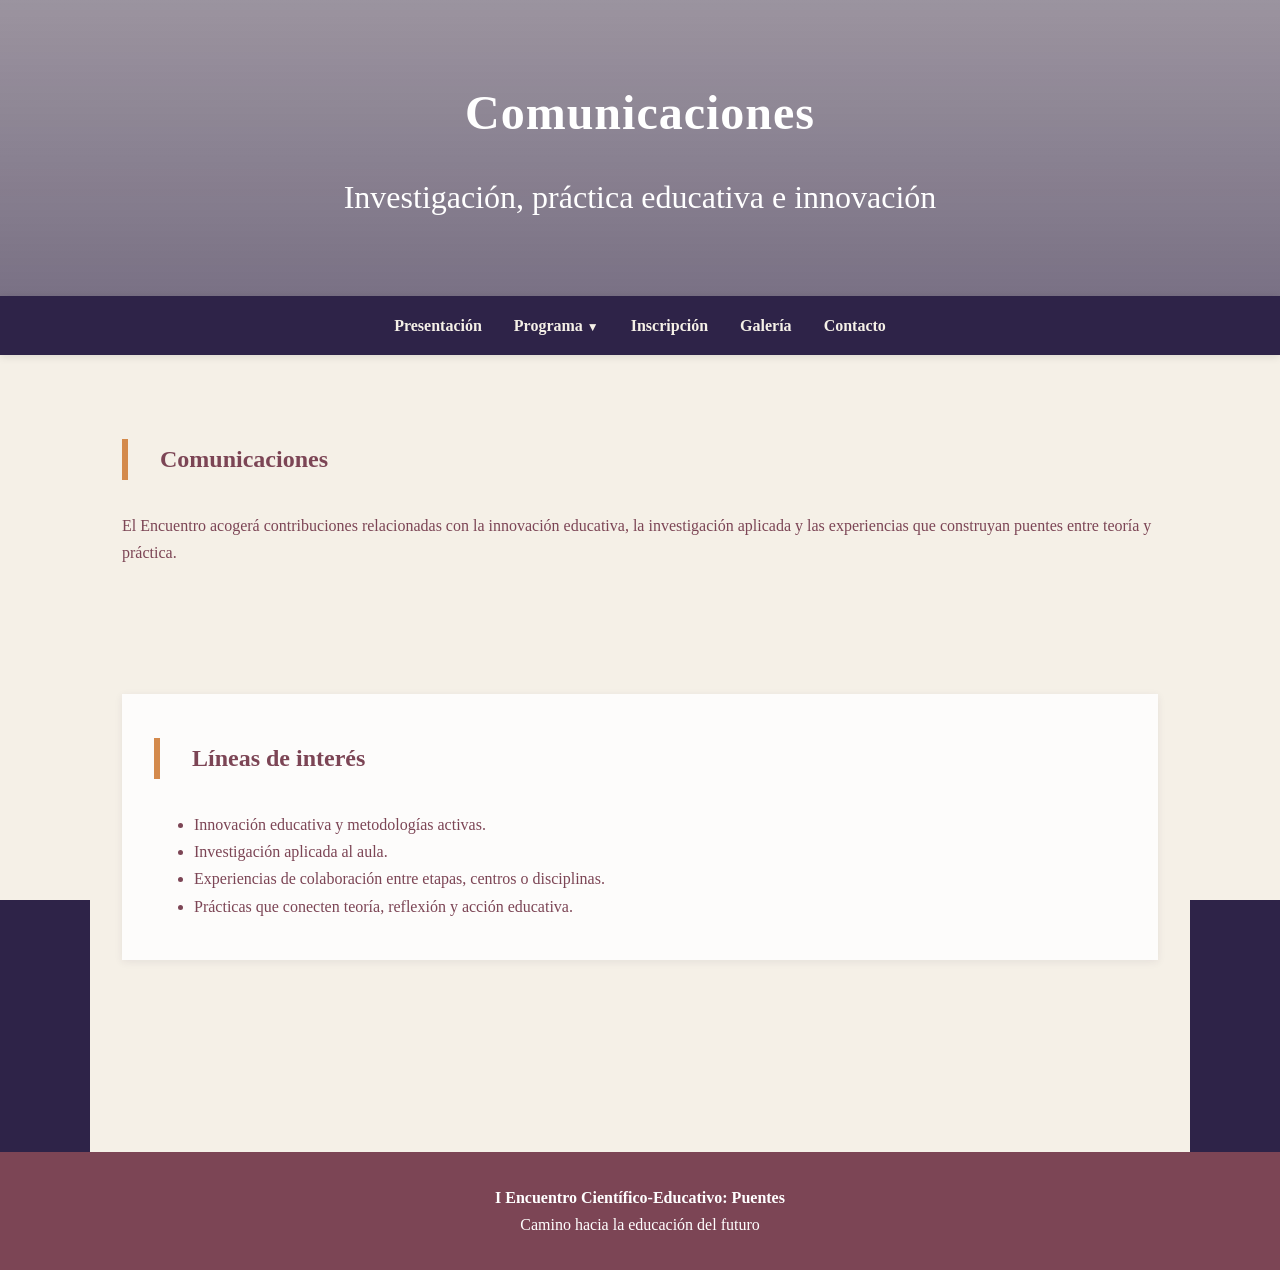
==== comunicaciones.html @ 7622f54b "Add files via upload" ====
<!DOCTYPE html>
<html lang="es">
<head>
<meta charset="UTF-8">
<meta name="viewport" content="width=device-width, initial-scale=1.0">
<meta name="theme-color" content="#2E2348">
<title>Comunicaciones | I Encuentro Científico-Educativo: Puentes</title>
<link rel="stylesheet" href="styles.css">
</head>

<body>

<header class="hero hero-interior">
    <h1>Comunicaciones</h1>

    <div class="subtitulo">
        Investigación, práctica educativa e innovación
    </div>
</header>

<nav>
    <ul>
        <li><a href="index.html">Presentación</a></li>
        <li class="nav-desplegable">
            <button type="button" class="nav-trigger" aria-haspopup="true">Programa <span aria-hidden="true">▼</span></button>
            <ul class="submenu">
                <li><a href="programa.html">Puentes 2026/2027</a></li>
            </ul>
        </li>
        <li><a href="inscripcion.html">Inscripción</a></li>
        <li><a href="galeria.html">Galería</a></li>
        <li><a href="contacto.html">Contacto</a></li>
    </ul>
</nav>

<main>
    <section>
        <h2>Comunicaciones</h2>

        <p>
            El Encuentro acogerá contribuciones relacionadas con la innovación
            educativa, la investigación aplicada y las experiencias que construyan
            puentes entre teoría y práctica.
        </p>
    </section>

    <section class="lista-elegante">
        <h2>Líneas de interés</h2>

        <ul>
            <li>Innovación educativa y metodologías activas.</li>
            <li>Investigación aplicada al aula.</li>
            <li>Experiencias de colaboración entre etapas, centros o disciplinas.</li>
            <li>Prácticas que conecten teoría, reflexión y acción educativa.</li>
        </ul>
    </section>
</main>

<footer>
    <strong>I Encuentro Científico-Educativo: Puentes</strong><br>
    Camino hacia la educación del futuro
</footer>

</body>
</html>
---- styles.css ----
:root{
    --ciruela:#2E2348;
    --ocre:#D48A4C;
    --marfil:#F5F0E7;
    --vino:#7C4555;
    --blanco:#FDFCFB;
}

*{
    box-sizing:border-box;
}

/* 
   Safari utiliza el color del body para teñir la interfaz del navegador.
   El body debe permanecer en color ciruela.
   La capa body:before restaura visualmente el fondo marfil.
   ⚠️ No modificar sin comprobar el comportamiento en Safari.
*/

body{
    margin:0;
    font-family:"Segoe UI", Georgia, serif;
    color:var(--vino);
    background:var(--ciruela);
    line-height:1.7;
}

body:before{
    content:"";
    position:fixed;
    inset:0;
    background:var(--marfil);
    z-index:-1;
}

.hero{
    background:
        linear-gradient(rgba(46,35,72,0.45), rgba(46,35,72,0.62)),
        url("Portada-Original-Puentes.jpg");
    background-size:cover;
    background-position:center;
    color:white;
    text-align:center;
    padding:7rem 2rem;
}

.hero h1{
    margin:0;
    font-size:3.8rem;
    letter-spacing:1px;
}

.hero .subtitulo{
    font-size:2rem;
    margin-top:1rem;
    font-weight:300;
}

.hero .eslogan{
    margin-top:1rem;
    font-style:italic;
    font-size:1.3rem;
}

.hero-interior{
    padding:4.5rem 2rem;
}

.hero-interior h1{
    font-size:3rem;
}

nav{
    background:var(--ciruela);
    position:sticky;
    top:0;
    box-shadow:0 2px 8px rgba(0,0,0,.1);
    z-index:100;
}

nav ul{
    list-style:none;
    display:flex;
    justify-content:center;
    flex-wrap:wrap;
    margin:0;
    padding:1rem;
}

nav a{
    text-decoration:none;
    color:var(--marfil);
    font-weight:600;
    margin:0 1rem;
}

nav a:hover,
nav a.activo,
.nav-trigger:hover,
.nav-trigger.activo{
    color:var(--ocre);
}

.nav-desplegable{
    position:relative;
}

.nav-trigger{
    margin:0 1rem;
    padding:0;
    border:0;
    background:transparent;
    color:var(--marfil);
    font:inherit;
    font-weight:600;
    cursor:pointer;
}

.nav-trigger span{
    font-size:.75rem;
}

.submenu{
    position:absolute;
    left:50%;
    top:100%;
    min-width:190px;
    display:block;
    margin:0;
    padding:.65rem 0;
    list-style:none;
    background:var(--ciruela);
    border-top:2px solid var(--ocre);
    box-shadow:0 10px 22px rgba(46,35,72,.22);
    opacity:0;
    visibility:hidden;
    transform:translate(-50%, .4rem);
    transition:opacity .2s ease, transform .2s ease, visibility .2s ease;
}

.submenu li{
    display:block;
}

.submenu a{
    display:block;
    margin:0;
    padding:.65rem 1rem;
    white-space:nowrap;
}

.nav-desplegable:hover .submenu,
.nav-desplegable:focus-within .submenu{
    opacity:1;
    visibility:visible;
    transform:translate(-50%, 0);
}

main{
    max-width:1100px;
    margin-bottom:6rem;
    margin:auto;
    padding:4rem 2rem;
    background:var(--marfil);
}

section{
    margin-bottom:8rem;
}

h2{
    color:var(--vino);
    border-left:6px solid var(--ocre);
    padding-left:2rem;
    margin-bottom:2rem;
}

.destacado{
    background:var(--blanco);
    padding:2rem;
    border-left:5px solid var(--ocre);
    box-shadow:0 2px 8px rgba(46,35,72,.08);
}

.programa-item{
    background:var(--blanco);
    margin:1rem 0;
    padding:1rem 1.5rem;
    border-left:5px solid var(--vino);
    box-shadow:0 2px 6px rgba(46,35,72,.08);
}

.cta{
    text-align:center;
}

.boton{
    display:inline-block;
    background:var(--vino);
    color:white;
    text-decoration:none;
    padding:1rem 2rem;
    border-radius:50px;
    margin-top:1rem;
}

.boton:hover{
    background:var(--ciruela);
}

.lista-elegante{
    background:var(--blanco);
    padding:1.5rem 2rem;
    box-shadow:0 2px 8px rgba(46,35,72,.08);
}

.selector-programa{
    margin-bottom:8rem;
}

.ediciones{
    display:flex;
    flex-wrap:wrap;
    gap:1rem;
}

.edicion-boton{
    display:inline-flex;
    align-items:center;
    min-height:54px;
    padding:.85rem 1.35rem;
    background:var(--blanco);
    color:var(--ciruela);
    border:1px solid rgba(124,69,85,.18);
    border-left:5px solid var(--ocre);
    border-radius:8px;
    box-shadow:0 2px 8px rgba(46,35,72,.08);
    font-weight:700;
    text-decoration:none;
    transition:transform .2s ease, box-shadow .2s ease, border-color .2s ease;
}

.edicion-boton:hover,
.edicion-boton.activo{
    border-color:rgba(212,138,76,.65);
    box-shadow:0 6px 16px rgba(46,35,72,.12);
    transform:translateY(-2px);
}

.cabecera-edicion h2{
    margin-top:.35rem;
}

.programa-acordeon{
    display:grid;
    gap:1rem;
}

.programa-detalle{
    background:var(--blanco);
    border:1px solid rgba(124,69,85,.16);
    border-left:5px solid var(--vino);
    border-radius:8px;
    box-shadow:0 2px 8px rgba(46,35,72,.08);
    overflow:hidden;
    transition:box-shadow .2s ease, border-color .2s ease;
}

.programa-detalle:hover,
.programa-detalle[open]{
    border-left-color:var(--ocre);
    box-shadow:0 6px 16px rgba(46,35,72,.12);
}

.programa-detalle summary{
    display:grid;
    grid-template-columns:150px 1fr auto;
    gap:1rem;
    align-items:center;
    padding:1.15rem 1.5rem;
    color:var(--ciruela);
    cursor:pointer;
    list-style:none;
}

.programa-detalle summary::-webkit-details-marker{
    display:none;
}

.programa-detalle summary:after{
    content:"+";
    justify-self:end;
    color:var(--ocre);
    font-size:1.6rem;
    font-weight:300;
    line-height:1;
}

.programa-detalle[open] summary:after{
    content:"-";
}

.hora{
    color:var(--vino);
    font-weight:800;
    white-space:nowrap;
}

.actividad{
    padding-right:2rem;
    font-weight:700;
}

.contenido-programa{
    padding:0 1.5rem 1.5rem;
    border-top:1px solid rgba(124,69,85,.12);
}

.contenido-programa p{
    margin-bottom:0;
}

.comunicantes{
    display:grid;
    gap:1rem;
    padding-top:1rem;
}

.comunicantes article{
    padding:1rem;
    background:var(--marfil);
    border-radius:8px;
}

.comunicantes h3{
    margin:0 0 .35rem;
    color:var(--ciruela);
    font-size:1.05rem;
}

.comunicantes p{
    margin:0;
}

.comunicantes a{
    color:var(--vino);
    text-decoration:none;
}

.comunicantes a:hover{
    color:var(--ciruela);
    text-decoration:underline;
}

.rejilla-comites{
    display:grid;
    grid-template-columns:repeat(2, 1fr);
    gap:1.5rem;
}

.tarjeta-comite{
    background:var(--blanco);
    border:1px solid rgba(124,69,85,.14);
    border-top:5px solid var(--ocre);
    border-radius:8px;
    padding:1.5rem;
    box-shadow:0 2px 8px rgba(46,35,72,.08);
}

.tarjeta-comite h3{
    margin-top:0;
    color:var(--ciruela);
}

.tarjeta-comite p{
    margin-bottom:0;
}

.lista-personas{
    margin:0;
    padding-left:1.2rem;
}

.lista-personas li{
    margin:.35rem 0;
}

.nota-discreta{
    margin:1.25rem 0 0;
    color:rgba(124,69,85,.82);
    font-size:.95rem;
    font-style:italic;
}

.tarjeta-contacto,
.tarjeta-entidad{
    background:var(--blanco);
    border:1px solid rgba(124,69,85,.14);
    border-radius:8px;
    box-shadow:0 2px 8px rgba(46,35,72,.08);
}

.tarjeta-contacto{
    padding:1.75rem;
    border-left:5px solid var(--vino);
}

.tarjeta-contacto-destacada{
    border-left-color:var(--ocre);
}

.tarjeta-contacto h3{
    margin:0 0 .5rem;
    color:var(--ciruela);
    font-size:1.25rem;
}

.tarjeta-contacto p{
    margin:0;
}

.tarjeta-contacto a{
    color:var(--vino);
    font-weight:700;
    text-decoration:none;
}

.tarjeta-contacto a:hover{
    color:var(--ciruela);
    text-decoration:underline;
}

.rejilla-entidades{
    display:grid;
    grid-template-columns:repeat(2, 1fr);
    gap:1rem;
}

.tarjeta-entidad{
    min-height:120px;
    padding:1.35rem 1.5rem;
    border-top:5px solid var(--ocre);
    transition:transform .2s ease, box-shadow .2s ease;
}

.tarjeta-entidad:hover{
    box-shadow:0 6px 16px rgba(46,35,72,.12);
    transform:translateY(-2px);
}

.tarjeta-entidad p{
    margin:0;
    color:var(--ciruela);
    font-weight:700;
    line-height:1.55;
}

.tarjeta-entidad img{
    display:block;
    max-width:180px;
    max-height:72px;
    width:auto;
    height:auto;
    margin-bottom:1rem;
    object-fit:contain;
}

.texto-presentacion,
.inicio-bienvenida p{
    max-width:80ch;
    margin:0 auto;
    font-size:1.15rem;
    line-height:1.8;
    text-align:justify;
    hyphens:auto;
}

.texto-presentacion + .texto-presentacion{
    margin-top:1rem;
}

.cronologia-inscripcion{
    display:grid;
    grid-template-columns:repeat(4, 1fr);
    gap:1rem;
    margin-top:2rem;
}

.cronologia-inscripcion article{
    min-height:190px;
    padding:1.4rem;
    background:var(--blanco);
    border:1px solid rgba(124,69,85,.14);
    border-top:5px solid var(--ocre);
    border-radius:8px;
    box-shadow:0 2px 8px rgba(46,35,72,.08);
    transition:transform .2s ease, box-shadow .2s ease;
}

.cronologia-inscripcion article:hover{
    box-shadow:0 6px 16px rgba(46,35,72,.12);
    transform:translateY(-2px);
}

.cronologia-inscripcion span{
    color:var(--ocre);
    font-weight:800;
}

.cronologia-inscripcion h3,
.tarjeta-inscripcion h2{
    color:var(--ciruela);
}

.cronologia-inscripcion h3{
    margin:.75rem 0 .5rem;
    font-size:1.05rem;
    line-height:1.35;
}

.cronologia-inscripcion p{
    margin:0;
}

.modalidades-inscripcion{
    display:grid;
    grid-template-columns:1.15fr .85fr;
    gap:1.5rem;
}

.tarjeta-inscripcion{
    display:flex;
    min-height:100%;
    flex-direction:column;
    justify-content:space-between;
    gap:1.5rem;
    padding:2rem;
    background:var(--blanco);
    border:1px solid rgba(124,69,85,.14);
    border-left:5px solid var(--vino);
    border-radius:8px;
    box-shadow:0 2px 8px rgba(46,35,72,.08);
}

.tarjeta-inscripcion-destacada{
    border-left-color:var(--ocre);
}

.tarjeta-inscripcion h2{
    margin-top:.35rem;
}

.tarjeta-inscripcion p,
.tarjeta-inscripcion li{
    text-align:justify;
}

.tarjeta-inscripcion ul{
    margin:1rem 0 0;
    padding-left:1.3rem;
}

.tarjeta-inscripcion .boton{
    align-self:flex-start;
}

.recursos-documentacion{
    display:grid;
    grid-template-columns:repeat(2, 1fr);
    gap:1rem;
    margin-top:2rem;
}

.recursos-documentacion a{
    display:block;
    padding:1.35rem 1.5rem;
    background:var(--blanco);
    color:var(--ciruela);
    border:1px solid rgba(124,69,85,.14);
    border-left:5px solid var(--ocre);
    border-radius:8px;
    box-shadow:0 2px 8px rgba(46,35,72,.08);
    font-weight:700;
    text-decoration:none;
    transition:transform .2s ease, box-shadow .2s ease, color .2s ease;
}

.recursos-documentacion a:hover{
    color:var(--vino);
    box-shadow:0 6px 16px rgba(46,35,72,.12);
    transform:translateY(-2px);
}

.recursos-documentacion span{
    display:block;
    color:var(--ocre);
    font-size:.85rem;
    letter-spacing:.08em;
    text-transform:uppercase;
}

.faq-lista{
    display:grid;
    gap:1rem;
    margin-top:2rem;
}

.faq-item{
    background:var(--blanco);
    border:1px solid rgba(124,69,85,.14);
    border-left:5px solid var(--vino);
    border-radius:8px;
    box-shadow:0 2px 8px rgba(46,35,72,.08);
    overflow:hidden;
    transition:border-color .2s ease, box-shadow .2s ease, transform .2s ease;
}

.faq-item:hover,
.faq-item[open]{
    border-left-color:var(--ocre);
    box-shadow:0 6px 16px rgba(46,35,72,.12);
    transform:translateY(-2px);
}

.faq-item summary{
    display:grid;
    grid-template-columns:1fr auto;
    gap:1rem;
    align-items:center;
    padding:1.25rem 1.5rem;
    color:var(--ciruela);
    cursor:pointer;
    font-weight:800;
    line-height:1.35;
    list-style:none;
}

.faq-item summary::-webkit-details-marker{
    display:none;
}

.faq-item summary:after{
    content:"+";
    justify-self:end;
    color:var(--ocre);
    font-size:1.6rem;
    font-weight:300;
    line-height:1;
}

.faq-item[open] summary:after{
    content:"-";
}

.faq-respuesta{
    padding:0 1.5rem 1.5rem;
    border-top:1px solid rgba(124,69,85,.12);
}

.faq-respuesta p{
    margin:1rem 0 0;
    text-align:justify;
    hyphens:auto;
}

.texto-intro{
    max-width:900px;
    font-size:1.15rem;
}

.encuentro-resumen{
    display:grid;
    grid-template-columns:1.1fr .9fr;
    gap:2rem;
    align-items:stretch;
}

.encuentro-resumen h2,
.participa h2{
    margin-top:.35rem;
}

.etiqueta-seccion{
    display:inline-block;
    color:var(--ocre);
    font-size:.85rem;
    font-weight:700;
    letter-spacing:.08em;
    text-transform:uppercase;

}

.contador{
    display:grid;
    grid-template-columns:repeat(4, 1fr);
    gap:.75rem;
    margin-top:1.5rem;
}

.contador div{
    min-height:112px;
    display:flex;
    flex-direction:column;
    justify-content:center;
    align-items:center;
    background:var(--marfil);
    border:1px solid rgba(124,69,85,.18);
    border-radius:8px;
    text-align:center;
}

.contador strong{
    color:var(--ciruela);
    font-size:2.15rem;
    line-height:1.1;
}

.contador span{
    color:var(--vino);
    font-size:.9rem;
    font-weight:600;
}

.datos-encuentro{
    display:flex;
    flex-direction:column;
}

.dato{
    margin-top:1rem;
    padding:1rem 0 0;
    border-top:1px solid rgba(124,69,85,.18);
}

.dato strong{
    display:block;
    color:var(--ciruela);
}

.rejilla-tarjetas,
.rejilla-conceptos{
    display:flex;
    gap:1rem;
    align-items:center;
    justify-content:center;
    text-align:center;
}

.rejilla-tarjetas{
    grid-template-columns:repeat(5, 1fr);
}

.tarjeta-perfil,
.rejilla-conceptos article{
    background:var(--blanco);
    border:1px solid rgba(124,69,85,.14);
    border-radius:8px;
    box-shadow:0 2px 8px rgba(46,35,72,.08);
}

.tarjeta-perfil{
    min-height:150px;
    padding:1.25rem;
}

.tarjeta-perfil span{
    color:var(--ocre);
    font-weight:700;
}

.tarjeta-perfil h3,
.rejilla-conceptos h3{
    color:var(--ciruela);
    line-height:1.35;
}

.tarjeta-perfil h3{
    margin:1.25rem 0 0;
    font-size:1.05rem;
}

.frase-cierre{
    margin-top:4.5rem;
    color:var(--ciruela);
    font-size:1.1rem;
    font-style:italic;
    text-align:center;
}

.participa{
    display:flex;
    justify-content:space-between;
    gap:2rem;
    align-items:center;
}

.participa p{
    margin-bottom:0;
}

.acciones-participa{
    display:flex;
    flex-wrap:wrap;
    gap:1rem;
    justify-content:flex-end;
}

.acciones-participa .boton{
    margin-top:0;
    text-align:center;
}

.boton-secundario{
    background:var(--ocre);
    color:var(--ciruela);
}

.boton-secundario:hover{
    background:var(--ciruela);
    color:white;
}

.rejilla-conceptos{
    grid-template-columns:repeat(4, 1fr);
}

.rejilla-conceptos article{
    min-height:135px;
    padding:1.5rem;
    border-top:5px solid var(--ocre);
}

.rejilla-conceptos h3{
    margin:0;
    font-size:1.05rem;
}

footer{
    background:var(--vino);
    color:white;
    text-align:center;
    padding:2rem;
}

@media (max-width:768px){
    .hero{
        padding:5rem 1.5rem;
    }

    .hero h1,
    .hero-interior h1{
        font-size:2.2rem;
    }

    .hero .subtitulo{
        font-size:1.2rem;
    }

    nav a{
        display:inline-block;
        margin:.35rem .7rem;
    }

    .nav-trigger{
        margin:.35rem .7rem;
    }

    .submenu{
        left:0;
        right:0;
        min-width:220px;
        transform:translateY(.4rem);
    }

    .nav-desplegable:hover .submenu,
    .nav-desplegable:focus-within .submenu{
        transform:translateY(0);
    }

    main{
        padding:3rem 1.5rem;
    }

    h2{
        padding-left:1rem;
    }

    .encuentro-resumen,
    .participa{
        grid-template-columns:1fr;
        display:block;
    }

    .cuenta-atras{
        margin-bottom:2rem;
    }

    .contador{
        grid-template-columns:repeat(2, 1fr);
    }

    .rejilla-tarjetas,
    .rejilla-conceptos{
        grid-template-columns:1fr;
    }

    .tarjeta-perfil{
        min-height:auto;
    }

    .participa{
        text-align:left;
    }

    .acciones-participa{
        justify-content:flex-start;
        margin-top:1.5rem;
    }

    .acciones-participa .boton{
        width:100%;
    }

    .programa-detalle summary{
        grid-template-columns:1fr auto;
        gap:.25rem;
        padding:1rem 1.2rem;
    }

    .programa-detalle summary:after{
        position:absolute;
        right:1.2rem;
    }

    .programa-detalle summary{
        position:relative;
    }

    .actividad{
        padding-right:2rem;
    }

    .contenido-programa{
        padding:0 1.2rem 1.2rem;
    }

    .rejilla-comites{
        grid-template-columns:1fr;
    }

    .rejilla-entidades{
        grid-template-columns:1fr;
    }

    .cronologia-inscripcion,
    .modalidades-inscripcion,
    .recursos-documentacion{
        grid-template-columns:1fr;
    }

    .cronologia-inscripcion article{
        min-height:auto;
    }

    .tarjeta-inscripcion{
        padding:1.5rem;
    }

    .tarjeta-inscripcion .boton{
        width:100%;
        text-align:center;
    }
}
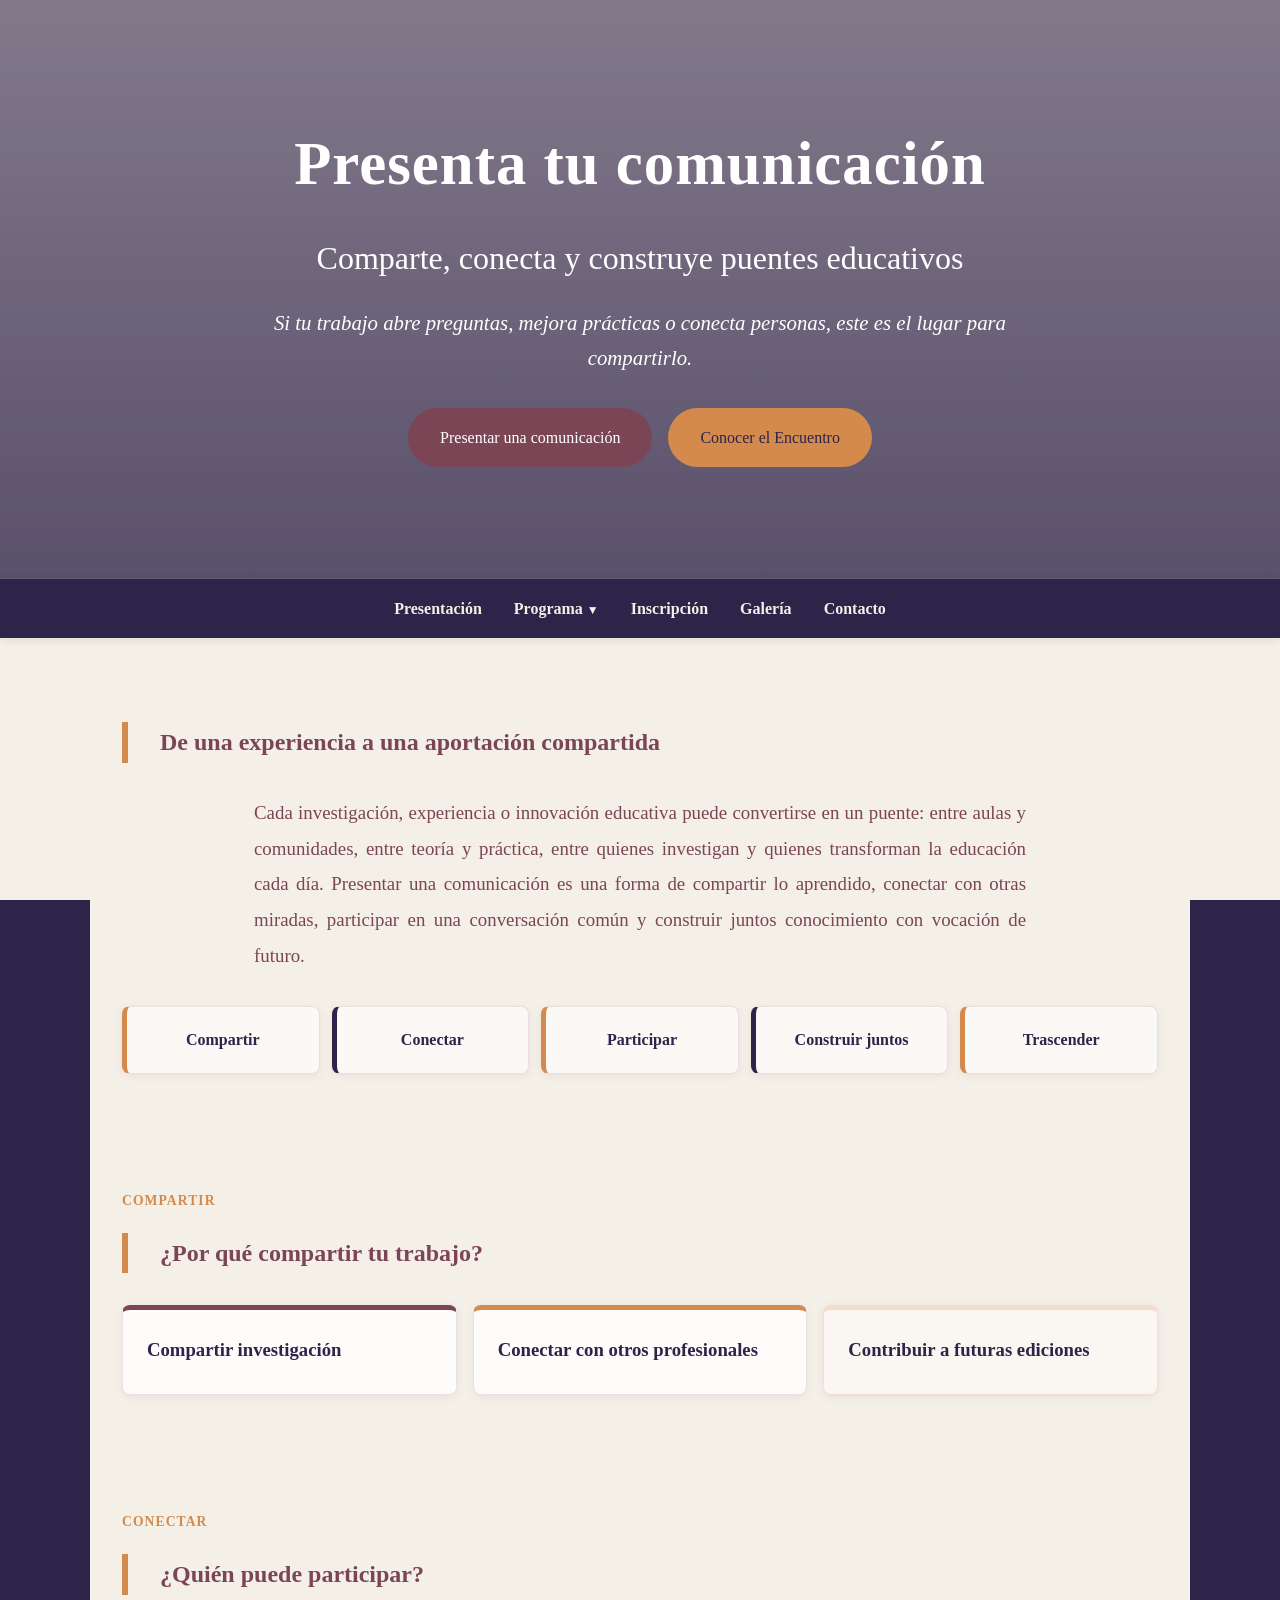
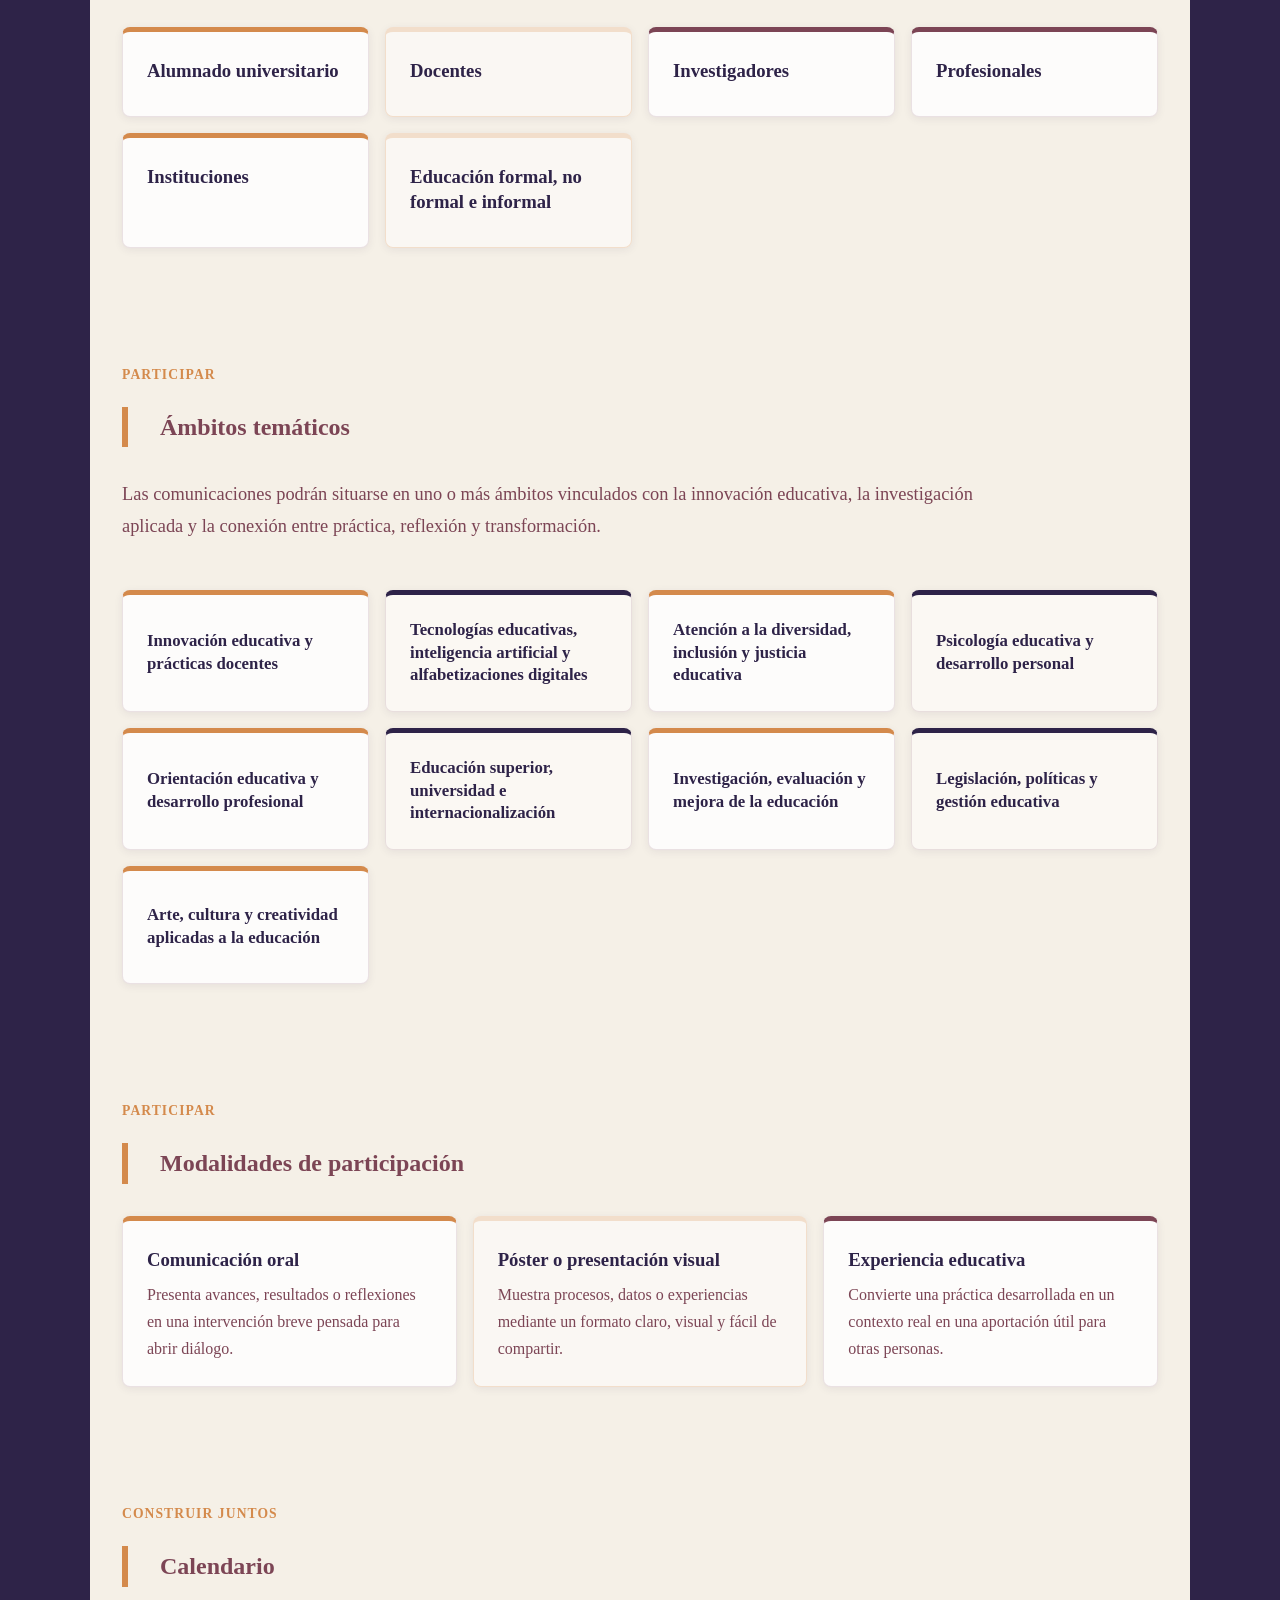
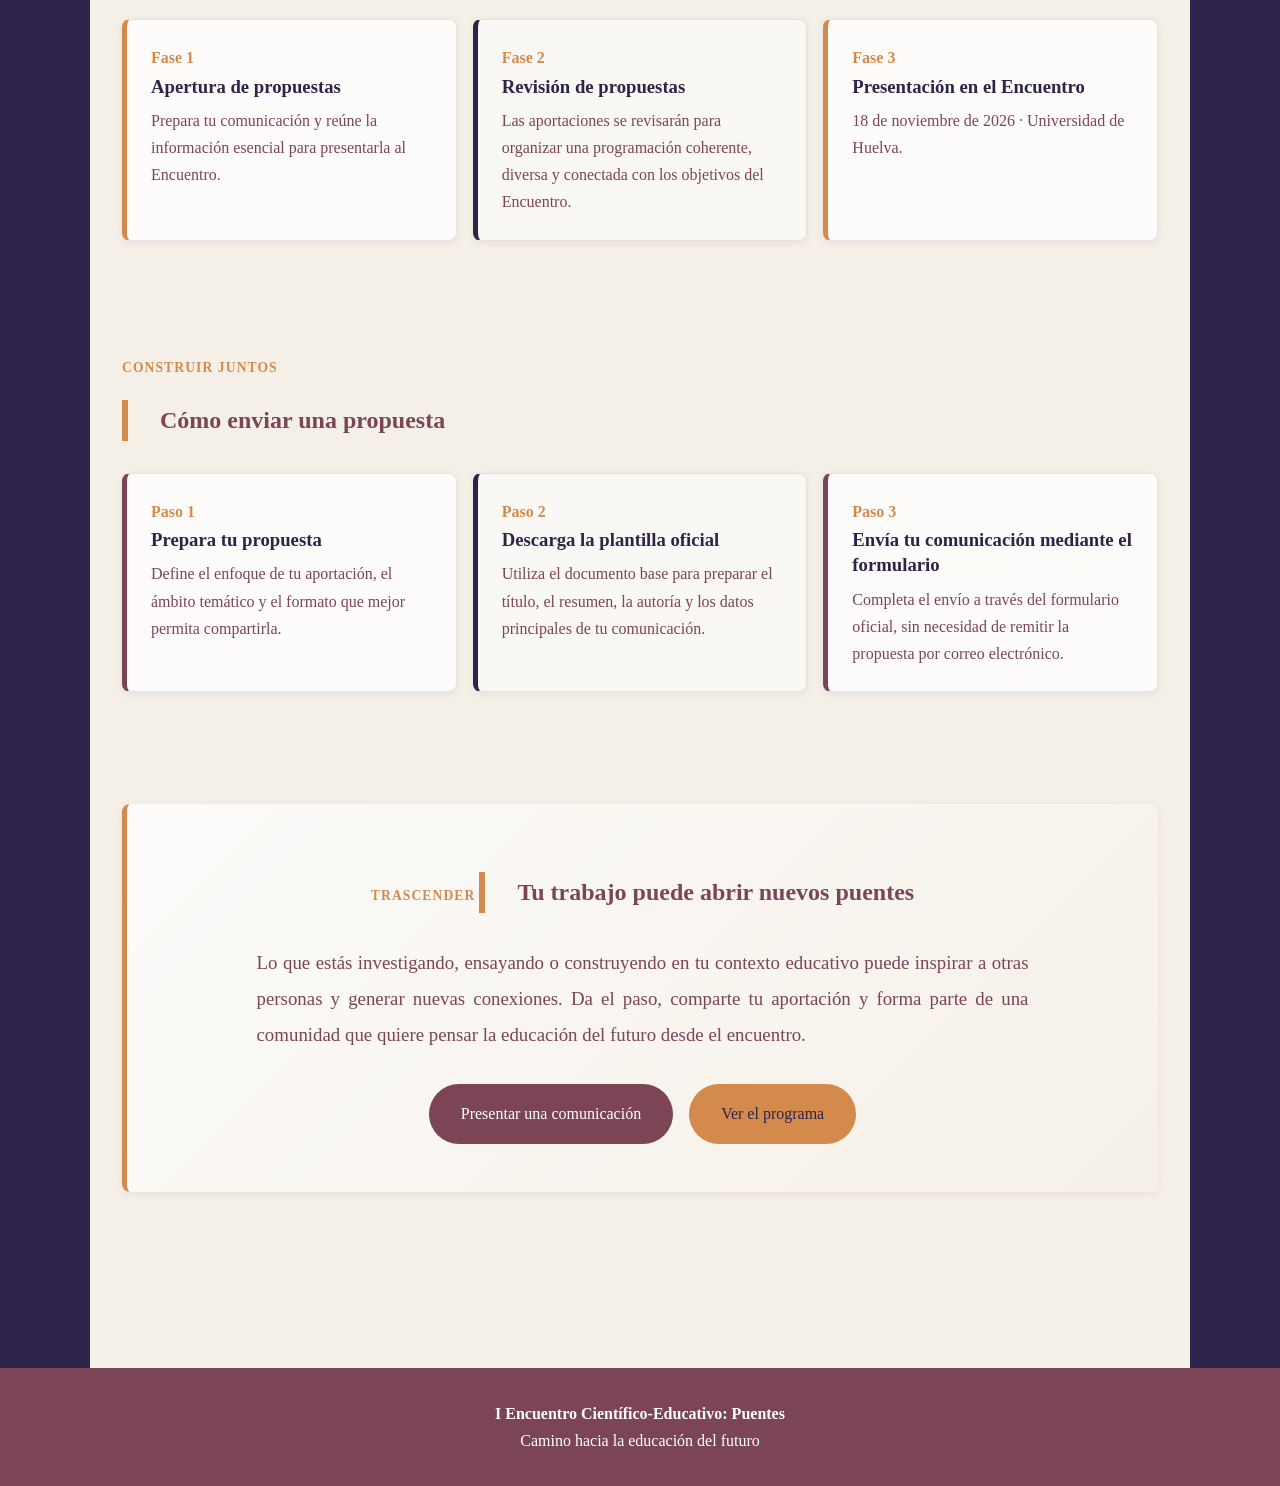
==== commit 1e64b29a: "Actualización completa de la web" ====
--- a/comunicaciones.html
+++ b/comunicaciones.html
@@ -2,23 +2,47 @@
 <html lang="es">
 <head>
 <meta charset="UTF-8">
-<meta name="viewport" content="width=device-width, initial-scale=1.0">
+<meta name="viewport" content="width=device-width, initial-scale=1">
 <meta name="theme-color" content="#2E2348">
-<title>Comunicaciones | I Encuentro Científico-Educativo: Puentes</title>
+<meta name="description" content="Presenta tu comunicación al I Encuentro Científico-Educativo: Puentes y comparte investigación, innovación y experiencias educativas con una comunidad académica y profesional.">
+<meta name="robots" content="index,follow">
+<link rel="canonical" href="https://albaortega-cpu.github.io/encuentro-puentes-web/comunicaciones.html">
+<meta property="og:type" content="website">
+<meta property="og:title" content="Comunicaciones | I Encuentro Científico-Educativo: Puentes">
+<meta property="og:description" content="Landing para presentar comunicaciones al Encuentro Puentes: comparte tu trabajo, conecta con otros profesionales y contribuye a futuras ediciones.">
+<meta property="og:image" content="https://albaortega-cpu.github.io/encuentro-puentes-web/Portada-Original-Puentes.jpg">
+<meta property="og:url" content="https://albaortega-cpu.github.io/encuentro-puentes-web/comunicaciones.html">
+<meta property="og:locale" content="es_ES">
+<meta name="twitter:card" content="summary_large_image">
+<meta name="twitter:title" content="Comunicaciones | Encuentro Puentes">
+<meta name="twitter:description" content="Presenta una comunicación al Encuentro Puentes y forma parte de una comunidad científica, educativa y profesional.">
+<meta name="twitter:image" content="https://albaortega-cpu.github.io/encuentro-puentes-web/Portada-Original-Puentes.jpg">
+<!-- Añadir aquí el favicon definitivo cuando esté disponible: <link rel="icon" href="favicon.ico" sizes="any"> -->
+<link rel="preload" as="image" href="Portada-Original-Puentes.jpg" fetchpriority="high">
+<title>Presenta tu comunicación | I Encuentro Científico-Educativo: Puentes</title>
 <link rel="stylesheet" href="styles.css">
 </head>
 
 <body>
 
-<header class="hero hero-interior">
-    <h1>Comunicaciones</h1>
+<header class="hero hero-comunicaciones">
+    <h1>Presenta tu comunicación</h1>
 
     <div class="subtitulo">
-        Investigación, práctica educativa e innovación
+        Comparte, conecta y construye puentes educativos
+    </div>
+
+    <p class="eslogan">
+        Si tu trabajo abre preguntas, mejora prácticas o conecta personas, este es el lugar para compartirlo.
+    </p>
+
+    <div class="hero-acciones" aria-label="Acciones principales">
+        <a class="boton" href="#enviar-propuesta">Presentar una comunicación</a>
+        <a class="boton boton-secundario" href="index.html">Conocer el Encuentro</a>
     </div>
 </header>
 
-<nav>
+<nav aria-label="Navegación principal">
     <ul>
         <li><a href="index.html">Presentación</a></li>
         <li class="nav-desplegable">
@@ -33,26 +57,206 @@
     </ul>
 </nav>
 
-<main>
-    <section>
-        <h2>Comunicaciones</h2>
-
-        <p>
-            El Encuentro acogerá contribuciones relacionadas con la innovación
-            educativa, la investigación aplicada y las experiencias que construyan
-            puentes entre teoría y práctica.
+<main class="landing-comunicaciones">
+    <section aria-labelledby="intro-comunicaciones">
+        <h2 id="intro-comunicaciones">De una experiencia a una aportación compartida</h2>
+
+        <p class="entradilla-landing">
+            Cada investigación, experiencia o innovación educativa puede convertirse en un puente: entre aulas y comunidades, entre teoría y práctica, entre quienes investigan y quienes transforman la educación cada día. Presentar una comunicación es una forma de compartir lo aprendido, conectar con otras miradas, participar en una conversación común y construir juntos conocimiento con vocación de futuro.
         </p>
-    </section>
-
-    <section class="lista-elegante">
-        <h2>Líneas de interés</h2>
-
-        <ul>
-            <li>Innovación educativa y metodologías activas.</li>
-            <li>Investigación aplicada al aula.</li>
-            <li>Experiencias de colaboración entre etapas, centros o disciplinas.</li>
-            <li>Prácticas que conecten teoría, reflexión y acción educativa.</li>
-        </ul>
+
+        <div class="secuencia-landing" aria-label="Narrativa de participación">
+            <article>
+                <h3>Compartir</h3>
+            </article>
+            <article>
+                <h3>Conectar</h3>
+            </article>
+            <article>
+                <h3>Participar</h3>
+            </article>
+            <article>
+                <h3>Construir juntos</h3>
+            </article>
+            <article>
+                <h3>Trascender</h3>
+            </article>
+        </div>
+    </section>
+
+    <section aria-labelledby="por-que-compartir">
+        <span class="etiqueta-seccion">Compartir</span>
+        <h2 id="por-que-compartir">¿Por qué compartir tu trabajo?</h2>
+
+        <div class="rejilla-landing">
+            <article class="tarjeta-landing tarjeta-landing-vino">
+                <h3>Compartir investigación</h3>
+            </article>
+
+            <article class="tarjeta-landing">
+                <h3>Conectar con otros profesionales</h3>
+            </article>
+
+            <article class="tarjeta-landing tarjeta-landing-ligera">
+                <h3>Contribuir a futuras ediciones</h3>
+            </article>
+        </div>
+    </section>
+
+    <section aria-labelledby="quien-participa">
+        <span class="etiqueta-seccion">Conectar</span>
+        <h2 id="quien-participa">¿Quién puede participar?</h2>
+
+        <div class="rejilla-landing">
+            <article class="tarjeta-landing">
+                <h3>Alumnado universitario</h3>
+            </article>
+
+            <article class="tarjeta-landing tarjeta-landing-ligera">
+                <h3>Docentes</h3>
+            </article>
+
+            <article class="tarjeta-landing tarjeta-landing-vino">
+                <h3>Investigadores</h3>
+            </article>
+
+            <article class="tarjeta-landing tarjeta-landing-vino">
+                <h3>Profesionales</h3>
+            </article>
+
+            <article class="tarjeta-landing">
+                <h3>Instituciones</h3>
+            </article>
+
+            <article class="tarjeta-landing tarjeta-landing-ligera">
+                <h3>Educación formal, no formal e informal</h3>
+            </article>
+        </div>
+    </section>
+
+    <section aria-labelledby="ambitos-tematicos">
+        <span class="etiqueta-seccion">Participar</span>
+        <h2 id="ambitos-tematicos">Ámbitos temáticos</h2>
+
+        <p class="texto-intro">
+            Las comunicaciones podrán situarse en uno o más ámbitos vinculados con la innovación educativa, la investigación aplicada y la conexión entre práctica, reflexión y transformación.
+        </p>
+
+        <div class="rejilla-ambitos landing-ambitos" aria-label="Resumen de ámbitos temáticos">
+            <article class="tarjeta-ambito">
+                <h3>Innovación educativa y prácticas docentes</h3>
+            </article>
+            <article class="tarjeta-ambito">
+                <h3>Tecnologías educativas, inteligencia artificial y alfabetizaciones digitales</h3>
+            </article>
+            <article class="tarjeta-ambito">
+                <h3>Atención a la diversidad, inclusión y justicia educativa</h3>
+            </article>
+            <article class="tarjeta-ambito">
+                <h3>Psicología educativa y desarrollo personal</h3>
+            </article>
+            <article class="tarjeta-ambito">
+                <h3>Orientación educativa y desarrollo profesional</h3>
+            </article>
+            <article class="tarjeta-ambito">
+                <h3>Educación superior, universidad e internacionalización</h3>
+            </article>
+            <article class="tarjeta-ambito">
+                <h3>Investigación, evaluación y mejora de la educación</h3>
+            </article>
+            <article class="tarjeta-ambito">
+                <h3>Legislación, políticas y gestión educativa</h3>
+            </article>
+            <article class="tarjeta-ambito">
+                <h3>Arte, cultura y creatividad aplicadas a la educación</h3>
+            </article>
+        </div>
+    </section>
+
+    <section aria-labelledby="modalidades">
+        <span class="etiqueta-seccion">Participar</span>
+        <h2 id="modalidades">Modalidades de participación</h2>
+
+        <div class="modalidades-landing">
+            <article class="tarjeta-landing">
+                <h3>Comunicación oral</h3>
+                <p>Presenta avances, resultados o reflexiones en una intervención breve pensada para abrir diálogo.</p>
+            </article>
+
+            <article class="tarjeta-landing tarjeta-landing-ligera">
+                <h3>Póster o presentación visual</h3>
+                <p>Muestra procesos, datos o experiencias mediante un formato claro, visual y fácil de compartir.</p>
+            </article>
+
+            <article class="tarjeta-landing tarjeta-landing-vino">
+                <h3>Experiencia educativa</h3>
+                <p>Convierte una práctica desarrollada en un contexto real en una aportación útil para otras personas.</p>
+            </article>
+        </div>
+    </section>
+
+    <section aria-labelledby="calendario">
+        <span class="etiqueta-seccion">Construir juntos</span>
+        <h2 id="calendario">Calendario</h2>
+
+        <div class="calendario-landing">
+            <article class="momento">
+                <span>Fase 1</span>
+                <h3>Apertura de propuestas</h3>
+                <p>Prepara tu comunicación y reúne la información esencial para presentarla al Encuentro.</p>
+            </article>
+
+            <article class="momento momento-destacado">
+                <span>Fase 2</span>
+                <h3>Revisión de propuestas</h3>
+                <p>Las aportaciones se revisarán para organizar una programación coherente, diversa y conectada con los objetivos del Encuentro.</p>
+            </article>
+
+            <article class="momento">
+                <span>Fase 3</span>
+                <h3>Presentación en el Encuentro</h3>
+                <p>18 de noviembre de 2026 · Universidad de Huelva.</p>
+            </article>
+        </div>
+    </section>
+
+    <section id="enviar-propuesta" aria-labelledby="como-enviar">
+        <span class="etiqueta-seccion">Construir juntos</span>
+        <h2 id="como-enviar">Cómo enviar una propuesta</h2>
+
+        <div class="pasos-envio">
+            <article class="paso-envio">
+                <span>Paso 1</span>
+                <h3>Prepara tu propuesta</h3>
+                <p>Define el enfoque de tu aportación, el ámbito temático y el formato que mejor permita compartirla.</p>
+            </article>
+
+            <article class="paso-envio paso-envio-destacado">
+                <span>Paso 2</span>
+                <h3>Descarga la plantilla oficial</h3>
+                <p>Utiliza el documento base para preparar el título, el resumen, la autoría y los datos principales de tu comunicación.</p>
+            </article>
+
+            <article class="paso-envio">
+                <span>Paso 3</span>
+                <h3>Envía tu comunicación mediante el formulario</h3>
+                <p>Completa el envío a través del formulario oficial, sin necesidad de remitir la propuesta por correo electrónico.</p>
+            </article>
+        </div>
+    </section>
+
+    <section class="cta-final" aria-labelledby="cta-comunicacion">
+        <span class="etiqueta-seccion">Trascender</span>
+        <h2 id="cta-comunicacion">Tu trabajo puede abrir nuevos puentes</h2>
+
+        <p class="entradilla-landing">
+            Lo que estás investigando, ensayando o construyendo en tu contexto educativo puede inspirar a otras personas y generar nuevas conexiones. Da el paso, comparte tu aportación y forma parte de una comunidad que quiere pensar la educación del futuro desde el encuentro.
+        </p>
+
+        <div class="acciones-participa">
+            <a class="boton" href="inscripcion.html#comunicaciones">Presentar una comunicación</a>
+            <a class="boton boton-secundario" href="programa.html">Ver el programa</a>
+        </div>
     </section>
 </main>
 
--- a/styles.css
+++ b/styles.css
@@ -36,7 +36,7 @@
 .hero{
     background:
         linear-gradient(rgba(46,35,72,0.45), rgba(46,35,72,0.62)),
-        url("Portada-Original-Puentes.jpg");
+        url("Imágenes/Portada-Original-Puentes.jpg");
     background-size:cover;
     background-position:center;
     color:white;
@@ -48,18 +48,21 @@
     margin:0;
     font-size:3.8rem;
     letter-spacing:1px;
+    overflow-wrap:anywhere;
 }
 
 .hero .subtitulo{
     font-size:2rem;
     margin-top:1rem;
     font-weight:300;
+    overflow-wrap:anywhere;
 }
 
 .hero .eslogan{
     margin-top:1rem;
     font-style:italic;
     font-size:1.3rem;
+    overflow-wrap:anywhere;
 }
 
 .hero-interior{
@@ -158,6 +161,7 @@
 
 main{
     max-width:1100px;
+    width:100%;
     margin-bottom:6rem;
     margin:auto;
     padding:4rem 2rem;
@@ -173,6 +177,7 @@
     border-left:6px solid var(--ocre);
     padding-left:2rem;
     margin-bottom:2rem;
+    overflow-wrap:anywhere;
 }
 
 .destacado{
@@ -208,6 +213,14 @@
     background:var(--ciruela);
 }
 
+/* Indicador de foco visible para navegación por teclado. */
+a:focus-visible,
+button:focus-visible,
+summary:focus-visible{
+    outline:3px solid var(--ocre);
+    outline-offset:4px;
+}
+
 .lista-elegante{
     background:var(--blanco);
     padding:1.5rem 2rem;
@@ -354,7 +367,7 @@
 
 .rejilla-comites{
     display:grid;
-    grid-template-columns:repeat(2, 1fr);
+    grid-template-columns:1fr;
     gap:1.5rem;
 }
 
@@ -467,12 +480,14 @@
 
 .texto-presentacion,
 .inicio-bienvenida p{
+    min-width:0;
     max-width:80ch;
     margin:0 auto;
     font-size:1.15rem;
     line-height:1.8;
     text-align:justify;
     hyphens:auto;
+    overflow-wrap:anywhere;
 }
 
 .texto-presentacion + .texto-presentacion{
@@ -664,8 +679,10 @@
 }
 
 .texto-intro{
+    min-width:0;
     max-width:900px;
     font-size:1.15rem;
+    overflow-wrap:anywhere;
 }
 
 .encuentro-resumen{
@@ -739,7 +756,7 @@
 
 .rejilla-tarjetas,
 .rejilla-conceptos{
-    display:flex;
+    display:grid;
     gap:1rem;
     align-items:center;
     justify-content:center;
@@ -747,11 +764,12 @@
 }
 
 .rejilla-tarjetas{
-    grid-template-columns:repeat(5, 1fr);
+    grid-template-columns:repeat(5, minmax(0, 1fr));
 }
 
 .tarjeta-perfil,
 .rejilla-conceptos article{
+    min-width:0;
     background:var(--blanco);
     border:1px solid rgba(124,69,85,.14);
     border-radius:8px;
@@ -777,6 +795,51 @@
 .tarjeta-perfil h3{
     margin:1.25rem 0 0;
     font-size:1.05rem;
+}
+
+.ambitos-tematicos{
+    margin:8rem 0 0;
+}
+
+.ambitos-tematicos .texto-intro{
+    margin-bottom:1.5rem; 
+    text-align: justify;
+    line-height: 1.9;
+    max-width: 900px;
+    margin: 0 auto 2rem auto;
+    
+}
+
+.rejilla-ambitos{
+    display:grid;
+    grid-template-columns:repeat(3, 1fr);
+    gap:1rem;
+    margin-top:3rem;
+}
+
+.tarjeta-ambito{
+    background:var(--blanco);
+    border:1px solid rgba(124,69,85,.14);
+    border-radius:8px;
+    box-shadow:0 2px 8px rgba(46,35,72,.08);
+    padding:1.5rem;
+}
+
+.tarjeta-ambito span{
+    color:var(--ocre);
+    font-weight:700;
+}
+
+.tarjeta-ambito h3{
+    margin:1rem 0 .75rem;
+    color:var(--ciruela);
+    font-size:1.05rem;
+    line-height:1.35;
+}
+
+.tarjeta-ambito p{
+    margin:0;
+    text-align:left;
 }
 
 .frase-cierre{
@@ -821,7 +884,7 @@
 }
 
 .rejilla-conceptos{
-    grid-template-columns:repeat(4, 1fr);
+    grid-template-columns:repeat(4, minmax(0, 1fr));
 }
 
 .rejilla-conceptos article{
@@ -833,6 +896,213 @@
 .rejilla-conceptos h3{
     margin:0;
     font-size:1.05rem;
+}
+
+.hero-comunicaciones{
+    background:
+        linear-gradient(rgba(46,35,72,0.58), rgba(46,35,72,0.78)),
+        url("Imágenes/Portada-Original-Puentes.jpg");
+    background-size:cover;
+    background-position:center;
+}
+
+.hero-comunicaciones .eslogan{
+    max-width:760px;
+    margin:1.2rem auto 0;
+}
+
+.landing-comunicaciones section{
+    margin-bottom:7rem;
+}
+
+.hero-acciones{
+    display:flex;
+    flex-wrap:wrap;
+    gap:1rem;
+    justify-content:center;
+    margin-top:2rem;
+}
+
+.hero-acciones .boton{
+    margin-top:0;
+}
+
+.entradilla-landing{
+    max-width:820px;
+    margin:0 auto;
+    font-size:1.18rem;
+    line-height:1.9;
+    text-align:justify;
+    text-justify:inter-word;
+    padding-inline:1.5rem
+}
+
+.rejilla-landing{
+    display:grid;
+    grid-template-columns:repeat(auto-fit, minmax(230px, 1fr));
+    gap:1rem;
+    margin-top:2rem;
+}
+
+.tarjeta-landing{
+    min-width:0;
+    min-height:100%;
+    padding:1.5rem;
+    background:var(--blanco);
+    border:1px solid rgba(124,69,85,.14);
+    border-top:5px solid var(--ocre);
+    border-radius:8px;
+    box-shadow:0 2px 8px rgba(46,35,72,.08);
+    transition:transform .2s ease, box-shadow .2s ease, border-color .2s ease;
+}
+
+.tarjeta-landing:hover{
+    box-shadow:0 6px 16px rgba(46,35,72,.12);
+    transform:translateY(-2px);
+}
+
+.tarjeta-landing-vino{
+    border-top-color:var(--vino);
+}
+
+.tarjeta-landing-ligera{
+    background:rgba(253,252,251,.62);
+    border-color:rgba(212,138,76,.24);
+}
+
+.tarjeta-landing span,
+.paso-envio span,
+.momento span{
+    color:var(--ocre);
+    font-weight:800;
+}
+
+.tarjeta-landing h3,
+.paso-envio h3,
+.momento h3{
+    margin:.15rem 0 .5rem;
+    color:var(--ciruela);
+    line-height:1.35;
+    overflow-wrap:anywhere;
+}
+
+.tarjeta-landing p,
+.paso-envio p,
+.momento p{
+    margin:0;
+}
+
+.secuencia-landing{
+    display:grid;
+    grid-template-columns:repeat(auto-fit, minmax(145px, 1fr));
+    gap:.75rem;
+    margin-top:2rem;
+}
+
+.secuencia-landing article{
+    min-width:0;
+    padding:1.2rem 1rem;
+    background:rgba(253,252,251,.72);
+    border:1px solid rgba(124,69,85,.14);
+    border-left:5px solid var(--ocre);
+    border-radius:8px;
+    box-shadow:0 2px 8px rgba(46,35,72,.08);
+    text-align:center;
+}
+
+.secuencia-landing article:nth-child(even){
+    border-left-color:var(--ciruela);
+}
+
+.secuencia-landing h3{
+    margin:0;
+    color:var(--ciruela);
+    font-size:1rem;
+    overflow-wrap:anywhere;
+}
+
+.landing-ambitos{
+    grid-template-columns:repeat(auto-fit, minmax(230px, 1fr));
+    margin-top:3rem;
+}
+
+.landing-ambitos .tarjeta-ambito{
+    min-width:0;
+    min-height:118px;
+    display:flex;
+    align-items:center;
+    border-top:5px solid var(--ocre);
+    transition:transform .2s ease, box-shadow .2s ease;
+}
+
+.landing-ambitos .tarjeta-ambito:nth-child(even){
+    border-top-color:var(--ciruela);
+    background:rgba(253,252,251,.64);
+}
+
+.landing-ambitos .tarjeta-ambito:hover{
+    box-shadow:0 6px 16px rgba(46,35,72,.12);
+    transform:translateY(-2px);
+}
+
+.landing-ambitos .tarjeta-ambito h3{
+    margin:0;
+    overflow-wrap:anywhere;
+}
+
+.modalidades-landing,
+.pasos-envio,
+.calendario-landing{
+    display:grid;
+    grid-template-columns:repeat(auto-fit, minmax(240px, 1fr));
+    gap:1rem;
+    margin-top:2rem;
+}
+
+.modalidades-landing .tarjeta-landing{
+    min-height:0;
+}
+
+.paso-envio,
+.momento{
+    min-width:0;
+    padding:1.5rem;
+    background:var(--blanco);
+    border:1px solid rgba(124,69,85,.14);
+    border-left:5px solid var(--vino);
+    border-radius:8px;
+    box-shadow:0 2px 8px rgba(46,35,72,.08);
+}
+
+.momento{
+    border-left-color:var(--ocre);
+}
+
+.momento-destacado,
+.paso-envio-destacado{
+    background:rgba(253,252,251,.68);
+    border-left-color:var(--ciruela);
+}
+
+.cta-final{
+    margin-bottom:0;
+    padding:3rem 2rem;
+    background:
+        linear-gradient(135deg, rgba(253,252,251,.94), rgba(245,240,231,.88));
+    border-left:5px solid var(--ocre);
+    border-radius:8px;
+    box-shadow:0 2px 8px rgba(46,35,72,.08);
+    text-align:center;
+}
+
+.cta-final h2{
+    display:inline-block;
+    text-align:left;
+}
+
+.cta-final .acciones-participa{
+    justify-content:center;
+    margin-top:2rem;
 }
 
 footer{
@@ -847,22 +1117,34 @@
         padding:5rem 1.5rem;
     }
 
-    .hero h1,
+    .hero h1{
+        font-size:1.9rem;
+        line-height:1.2;
+    }
+
     .hero-interior h1{
         font-size:2.2rem;
     }
 
     .hero .subtitulo{
         font-size:1.2rem;
+        max-width:100%;
+    }
+
+    nav ul{
+        display:grid;
+        grid-template-columns:repeat(2, max-content);
+        gap:.35rem 1.15rem;
+        padding:1rem .75rem;
     }
 
     nav a{
         display:inline-block;
-        margin:.35rem .7rem;
+        margin:0;
     }
 
     .nav-trigger{
-        margin:.35rem .7rem;
+        margin:0;
     }
 
     .submenu{
@@ -900,6 +1182,7 @@
     }
 
     .rejilla-tarjetas,
+    .rejilla-ambitos,
     .rejilla-conceptos{
         grid-template-columns:1fr;
     }
@@ -923,8 +1206,14 @@
 
     .programa-detalle summary{
         grid-template-columns:1fr auto;
-        gap:.25rem;
+        gap:.35rem;
         padding:1rem 1.2rem;
+    }
+
+    .programa-detalle summary .hora,
+    .programa-detalle summary .actividad{
+        grid-column:1;
+        min-width:0;
     }
 
     .programa-detalle summary:after{
@@ -970,4 +1259,22 @@
         width:100%;
         text-align:center;
     }
-}
+
+    .landing-comunicaciones section{
+        margin-bottom:5rem;
+    }
+
+    .hero-acciones .boton{
+        width:100%;
+        max-width:320px;
+        text-align:center;
+    }
+
+    .cta-final{
+        padding:2rem 1.4rem;
+    }
+
+    .cta-final h2{
+        display:block;
+    }
+}
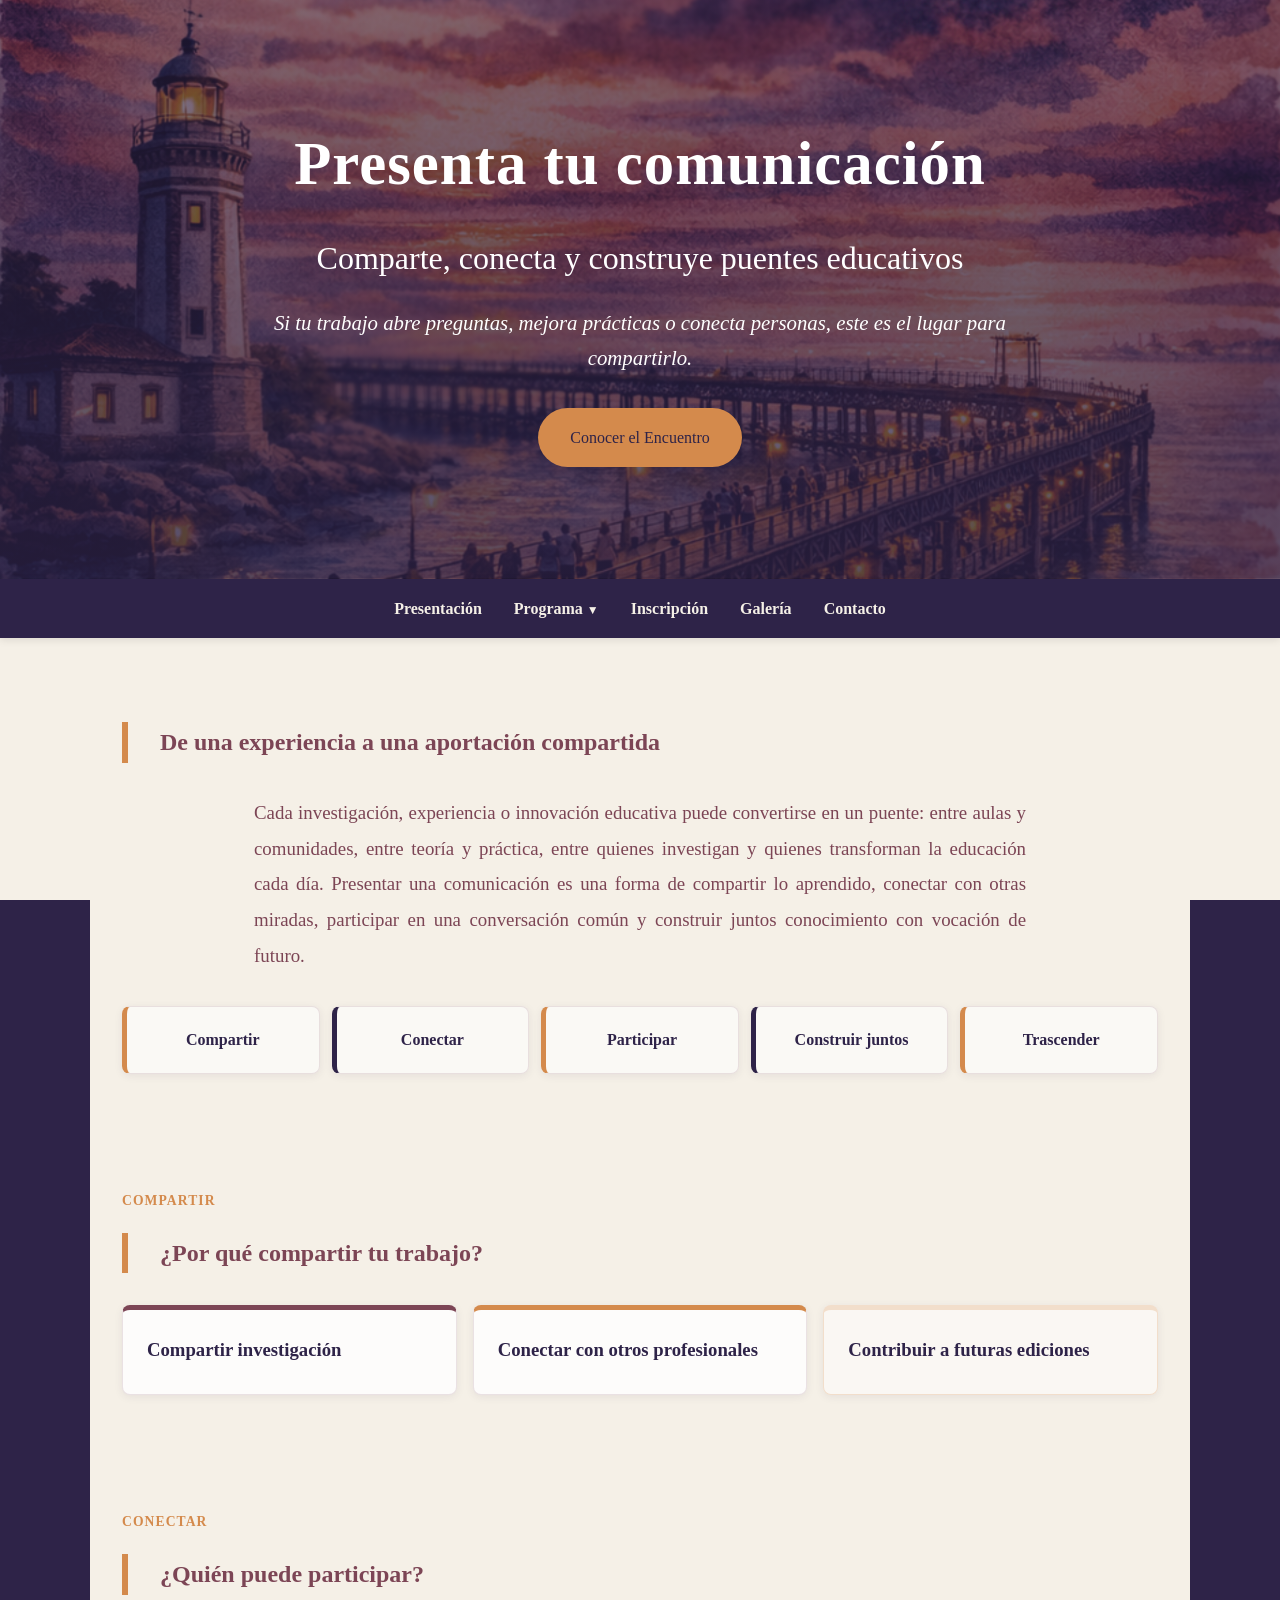
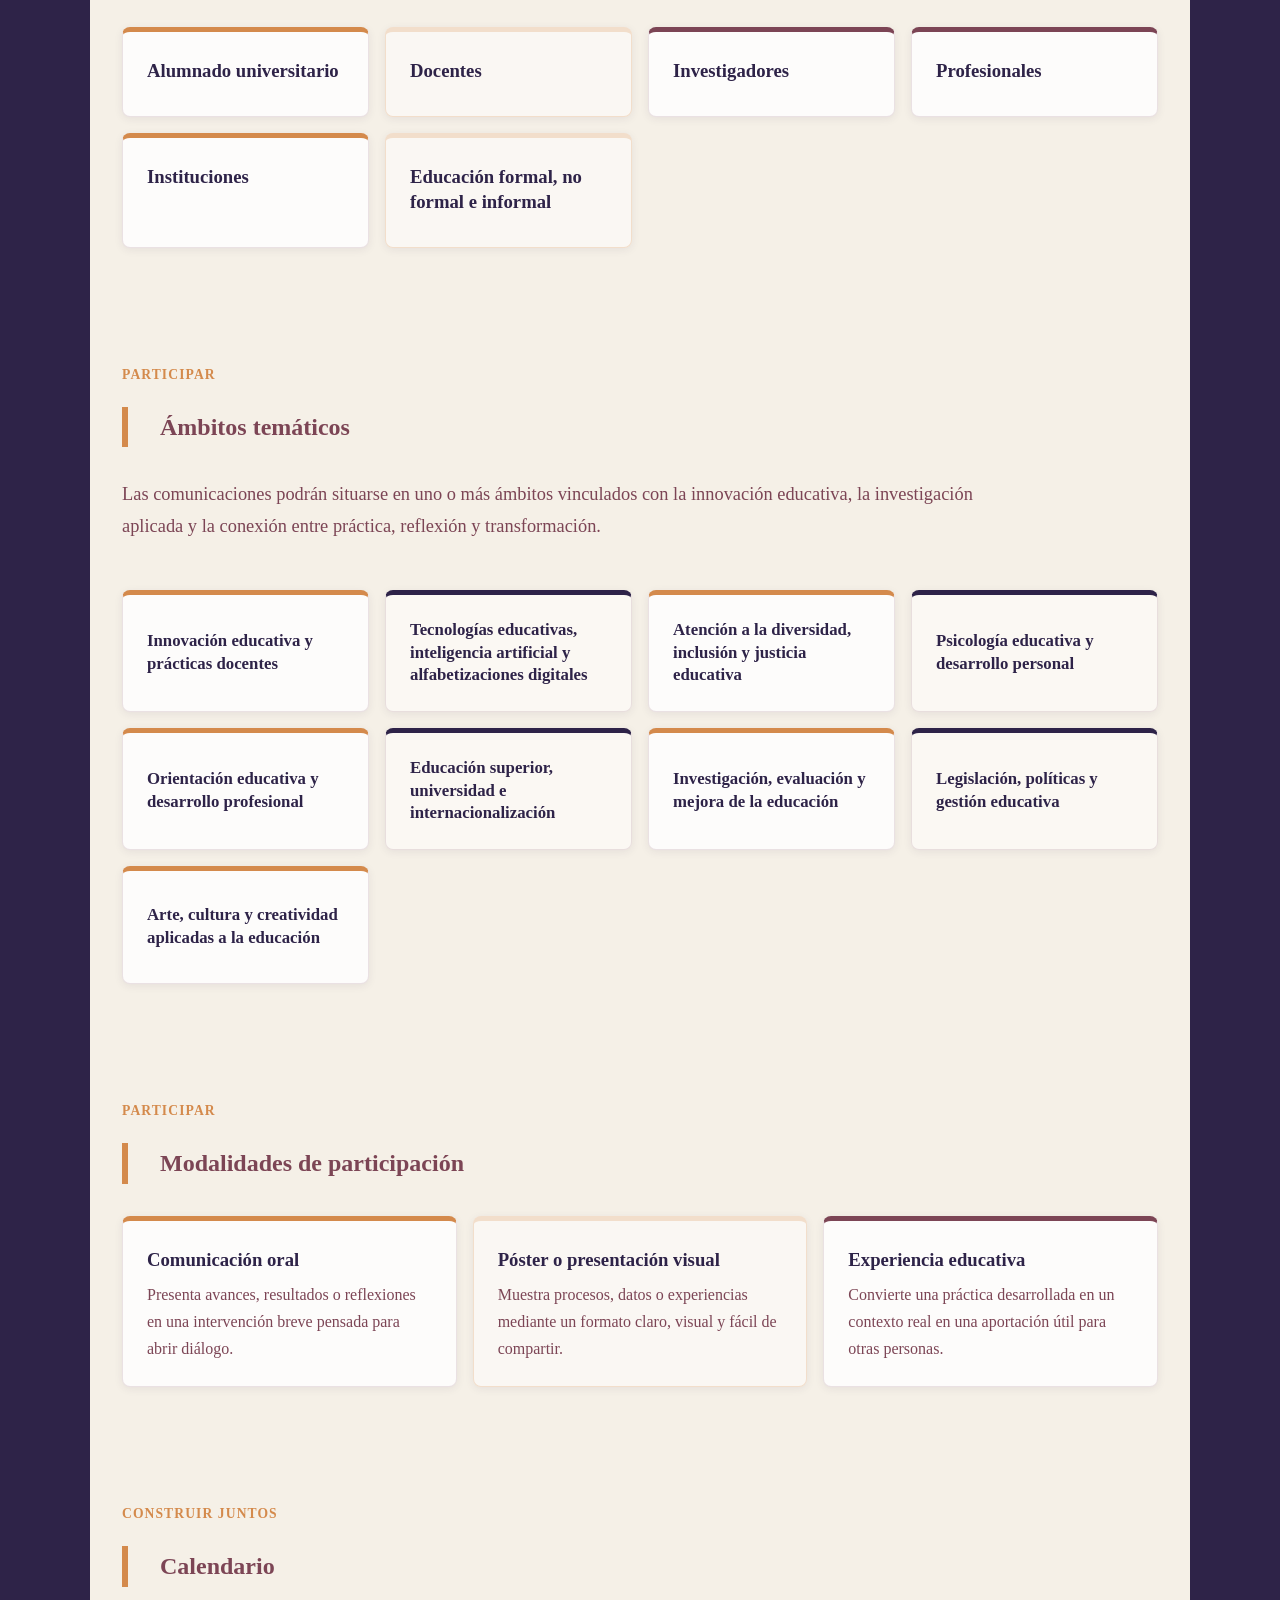
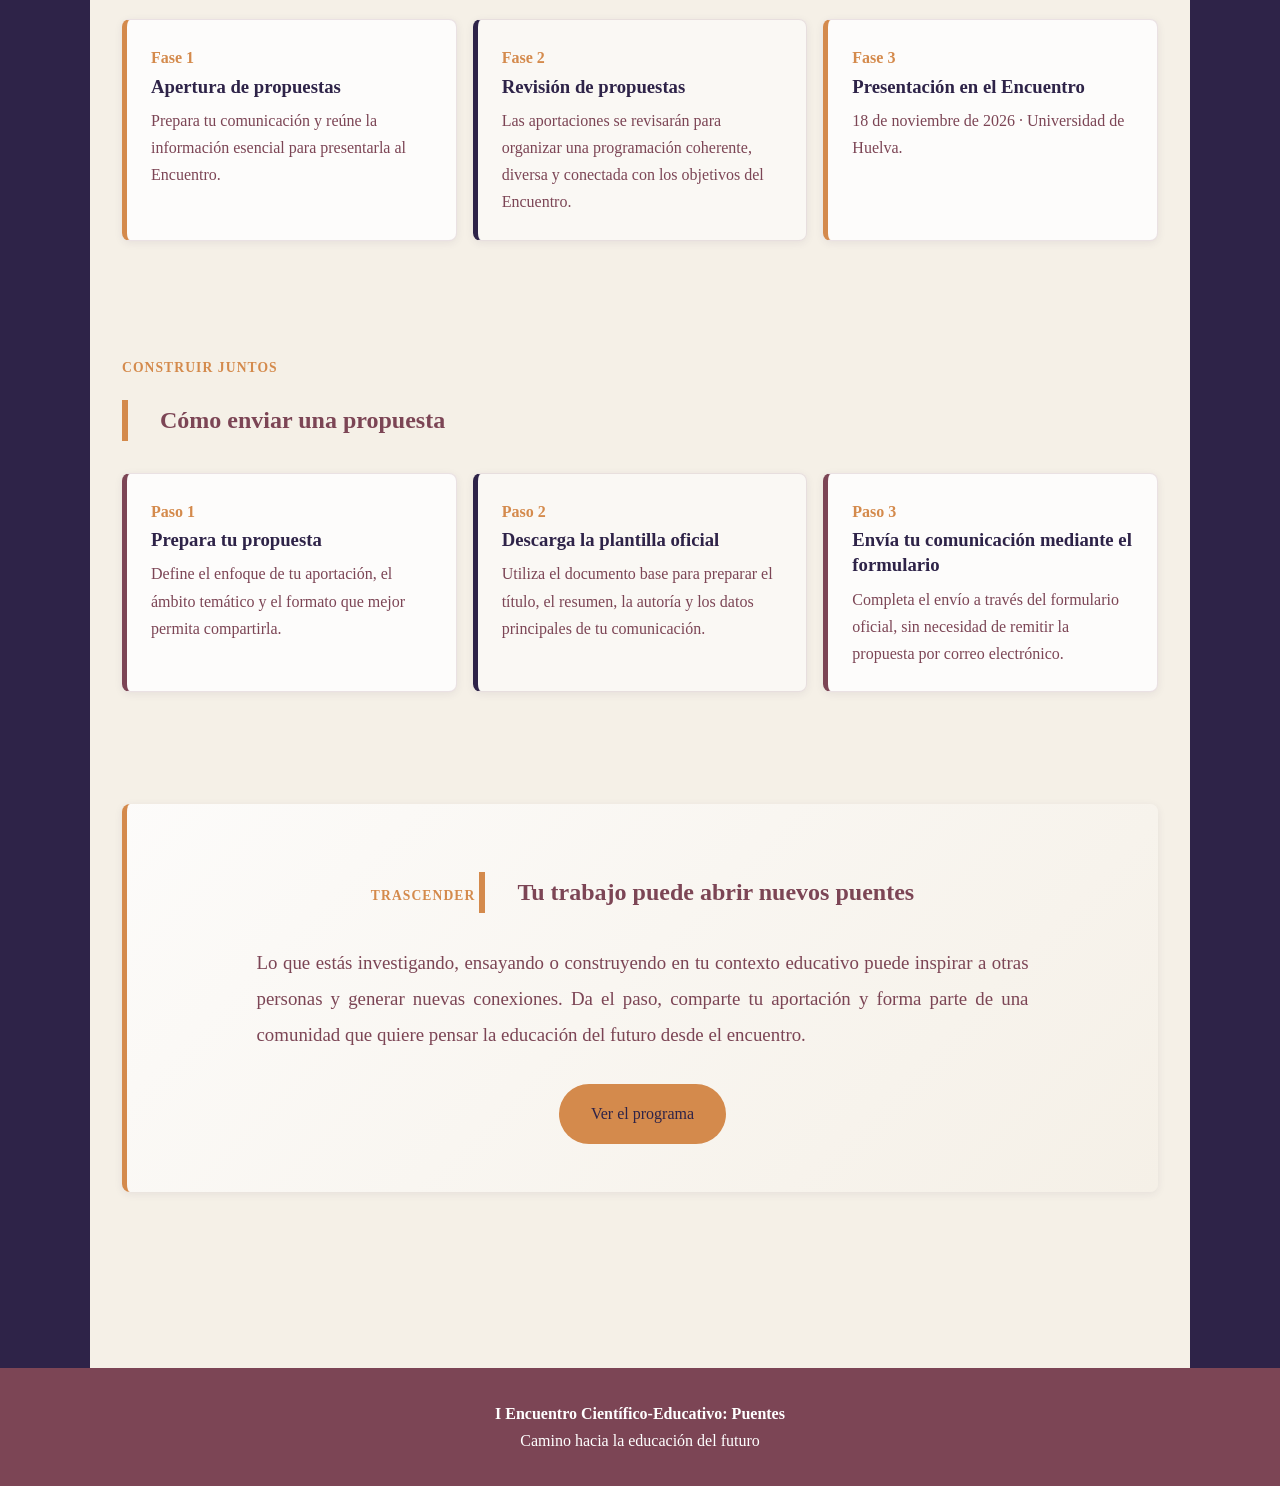
==== commit e92c9565: "Actualiza programa y contenidos del Encuentro Puentes" ====
--- a/comunicaciones.html
+++ b/comunicaciones.html
@@ -37,7 +37,6 @@
     </p>
 
     <div class="hero-acciones" aria-label="Acciones principales">
-        <a class="boton" href="#enviar-propuesta">Presentar una comunicación</a>
         <a class="boton boton-secundario" href="index.html">Conocer el Encuentro</a>
     </div>
 </header>
@@ -254,7 +253,6 @@
         </p>
 
         <div class="acciones-participa">
-            <a class="boton" href="inscripcion.html#comunicaciones">Presentar una comunicación</a>
             <a class="boton boton-secundario" href="programa.html">Ver el programa</a>
         </div>
     </section>
--- a/styles.css
+++ b/styles.css
@@ -36,7 +36,7 @@
 .hero{
     background:
         linear-gradient(rgba(46,35,72,0.45), rgba(46,35,72,0.62)),
-        url("Imágenes/Portada-Original-Puentes.jpg");
+        url("Portada-Original-Puentes.jpg");
     background-size:cover;
     background-position:center;
     color:white;
@@ -405,6 +405,38 @@
     font-style:italic;
 }
 
+.galeria-carteles{
+    display:grid;
+    grid-template-columns:repeat(2, minmax(0, 1fr));
+    gap:2rem;
+    margin-top:2rem;
+    align-items:start;
+}
+
+.galeria-carteles figure{
+    margin:0;
+    padding:1rem;
+    background:var(--marfil);
+    border:1px solid rgba(124,69,85,.14);
+    border-radius:8px;
+    box-shadow:0 2px 8px rgba(46,35,72,.08);
+}
+
+.galeria-carteles img{
+    display:block;
+    width:100%;
+    height:auto;
+    border-radius:4px;
+}
+
+.galeria-carteles figcaption{
+    margin-top:.85rem;
+    color:var(--ciruela);
+    font-size:.95rem;
+    font-weight:700;
+    text-align:center;
+}
+
 .tarjeta-contacto,
 .tarjeta-entidad{
     background:var(--blanco);
@@ -901,7 +933,7 @@
 .hero-comunicaciones{
     background:
         linear-gradient(rgba(46,35,72,0.58), rgba(46,35,72,0.78)),
-        url("Imágenes/Portada-Original-Puentes.jpg");
+        url("Portada-Original-Puentes.jpg");
     background-size:cover;
     background-position:center;
 }
@@ -1112,6 +1144,57 @@
     padding:2rem;
 }
 
+.visor-cartel{
+    position:fixed;
+    inset:0;
+    z-index:1000;
+    display:flex;
+    align-items:center;
+    justify-content:center;
+    padding:2rem;
+    background:rgba(46,35,72,.88);
+    opacity:0;
+    visibility:hidden;
+    pointer-events:none;
+    transition:opacity .2s ease, visibility .2s ease;
+}
+
+.visor-cartel.activo{
+    opacity:1;
+    visibility:visible;
+    pointer-events:auto;
+}
+
+.visor-cartel img{
+    display:block;
+    max-width:92vw;
+    max-height:92vh;
+    width:auto;
+    height:auto;
+    object-fit:contain;
+    box-shadow:0 8px 30px rgba(0,0,0,.35);
+}
+
+.visor-cerrar{
+    position:absolute;
+    top:1rem;
+    right:1.5rem;
+    width:48px;
+    height:48px;
+    padding:0;
+    border:0;
+    background:transparent;
+    color:white;
+    font-size:2.5rem;
+    font-weight:300;
+    line-height:1;
+    cursor:pointer;
+}
+
+.visor-cerrar:hover{
+    color:var(--ocre);
+}
+
 @media (max-width:768px){
     .hero{
         padding:5rem 1.5rem;
@@ -1260,6 +1343,24 @@
         text-align:center;
     }
 
+    .galeria-carteles{
+        grid-template-columns:1fr;
+    }
+
+    .cartel-ampliable{
+    display:block;
+    cursor:zoom-in;
+}
+
+.cartel-ampliable img{
+    transition:transform .2s ease, box-shadow .2s ease;
+}
+
+.cartel-ampliable:hover img{
+    transform:scale(1.015);
+    box-shadow:0 6px 18px rgba(46,35,72,.16);
+}
+
     .landing-comunicaciones section{
         margin-bottom:5rem;
     }
@@ -1278,3 +1379,204 @@
         display:block;
     }
 }
+/* Mesa inaugural del cronograma */
+
+.lista-mesa-inaugural {
+    list-style: none;
+    padding: 0;
+    margin: 20px 0 0;
+}
+
+.lista-mesa-inaugural li {
+    position: relative;
+    padding-left: 18px;
+    margin-bottom: 22px;
+}
+
+.lista-mesa-inaugural li::before {
+    content: "—";
+    position: absolute;
+    left: 0;
+    top: 0;
+    color: var(--ocre);
+    font-weight: bold;
+}
+
+.lista-mesa-inaugural li strong {
+    display: block;
+    color: var(--vino);
+    font-size: 1rem;
+    margin-bottom: 5px;
+}
+
+.lista-mesa-inaugural li span {
+    display: block;
+    font-size: 0.95rem;
+    margin-bottom: 3px;
+}
+
+.lista-mesa-inaugural li span + span {
+    color: #766B78;
+    font-size: 0.85rem;
+}
+/* Paneles de comunicaciones */
+
+.panel-comunicaciones {
+    padding-top: 1.2rem;
+}
+
+.panel-comunicaciones h3 {
+    color: var(--vino);
+    margin: 0 0 1rem;
+    font-size: 1.15rem;
+}
+
+.moderador-panel {
+    margin: 0 0 1.5rem !important;
+    color: var(--vino);
+}
+
+.lista-comunicaciones {
+    display: grid;
+    gap: 1.2rem;
+}
+
+.comunicacion-item {
+    position: relative;
+    padding-left: 18px;
+    margin: 0;
+}
+
+.comunicacion-item::before {
+    content: "—";
+    position: absolute;
+    left: 0;
+    top: 0;
+    color: var(--ocre);
+    font-weight: bold;
+}
+
+.hora-comunicacion {
+    display: block;
+    color: var(--vino);
+    font-size: 0.85rem;
+    font-weight: 700;
+    margin-bottom: 3px;
+}
+
+.autores-comunicacion {
+    display: block;
+    color: var(--vino);
+    font-size: 0.95rem;
+    margin-bottom: 4px;
+}
+
+.titulo-comunicacion {
+    display: inline-block;
+    color: var(--ciruela);
+    font-size: 0.95rem;
+    line-height: 1.5;
+    text-decoration: none;
+    transition: color 0.2s ease;
+}
+
+.titulo-comunicacion:hover {
+    color: var(--ocre);
+    text-decoration: underline;
+}
+
+.titulo-comunicacion span {
+    color: var(--ocre);
+    font-size: 0.85rem;
+    margin-left: 3px;
+}
+
+.nota-horarios {
+    margin: 1.5rem 0 0 !important;
+    padding-top: 0.8rem;
+    border-top: 1px solid rgba(124, 69, 85, .12);
+    color: #766B78;
+    font-size: 0.82rem;
+    font-style: italic;
+    line-height: 1.5;
+}
+/* =================================
+   DESPLEGABLES INTERIORES: PANELES
+   ================================= */
+
+.lista-paneles {
+    display: grid;
+    gap: 0.8rem;
+    padding: 1.2rem 0;
+}
+
+.panel-detalle {
+    background: var(--marfil);
+    border: 1px solid rgba(124, 69, 85, .18);
+    border-radius: 7px;
+    overflow: hidden;
+    transition: border-color .2s ease, box-shadow .2s ease;
+}
+
+.panel-detalle:hover,
+.panel-detalle[open] {
+    border-color: rgba(212, 138, 76, .65);
+    box-shadow: 0 3px 9px rgba(46, 35, 72, .07);
+}
+
+/* Cabecera horizontal del panel */
+
+.panel-detalle summary {
+    display: flex;
+    justify-content: space-between;
+    align-items: center;
+    gap: 1rem;
+    padding: 1rem 1.2rem;
+    color: var(--ciruela);
+    font-weight: 700;
+    font-size: 1rem;
+    cursor: pointer;
+    list-style: none;
+}
+
+.panel-detalle summary::-webkit-details-marker {
+    display: none;
+}
+
+.panel-detalle summary::after {
+    content: "+";
+    flex-shrink: 0;
+    color: var(--ocre);
+    font-size: 1.5rem;
+    font-weight: 400;
+    line-height: 1;
+}
+
+.panel-detalle[open] summary::after {
+    content: "−";
+}
+
+.nombre-panel {
+    display: block;
+    min-width: 0;
+}
+
+/* Contenido interior del panel */
+
+.contenido-panel {
+    padding: 1.2rem;
+    border-top: 1px solid rgba(124, 69, 85, .14);
+}
+
+.moderador-panel {
+    margin: 0 0 1.5rem !important;
+    color: var(--vino);
+}
+
+.cargo-comunicacion {
+    display: block;
+    color: #766B78;
+    font-size: 0.88rem;
+    margin-top: 3px;
+    margin-bottom: 4px;
+}
